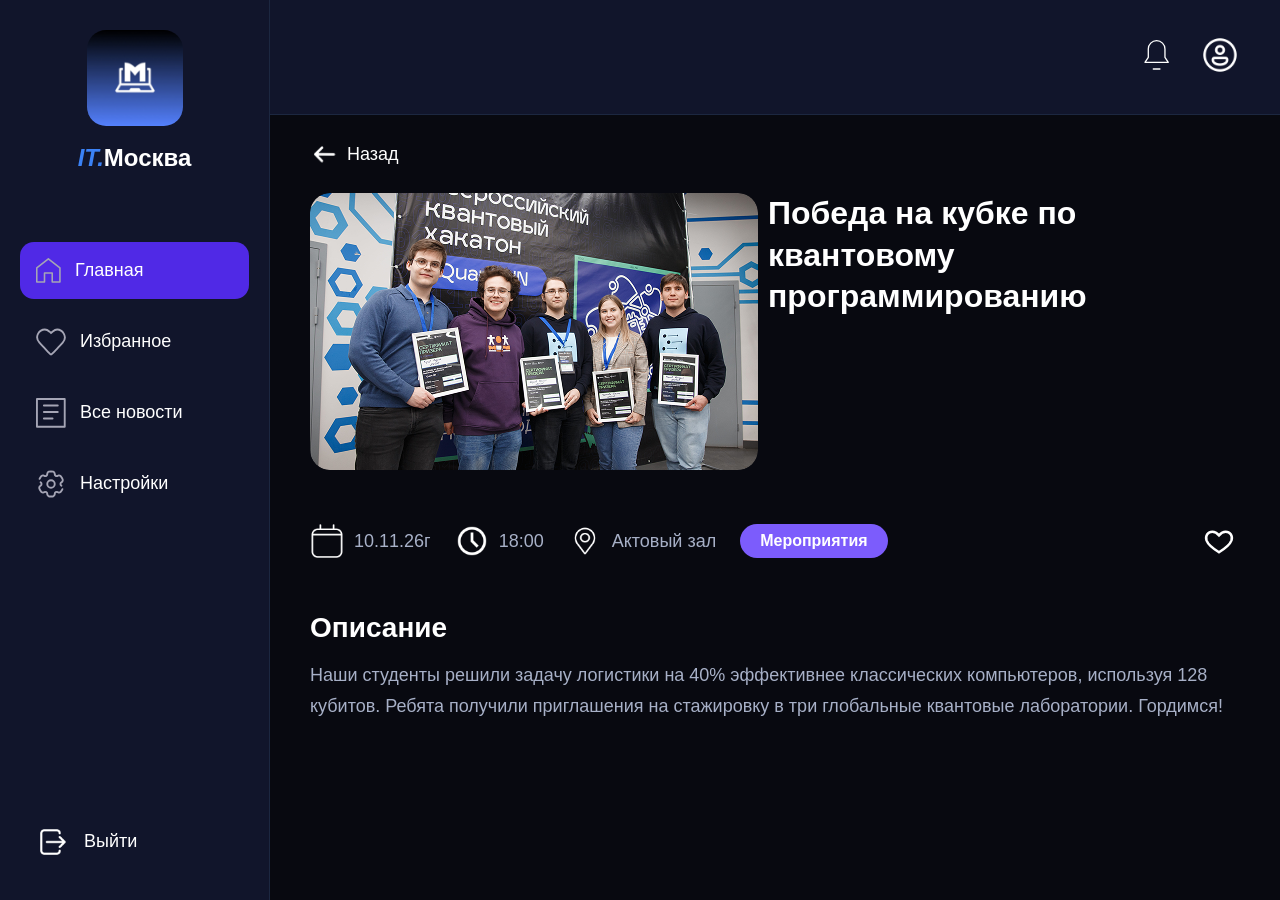
==== Front/article1.html @ 7325e884 "Сделали: главный экран,экран настроек,экран одной новости" ====
<!DOCTYPE html>
<html lang="ru">
  <head>
    <meta charset="UTF-8" />
    <meta name="viewport" content="width=device-width, initial-scale=1.0" />
    <title>Новостной портал "ИТ.Москва"</title>
    <link rel="stylesheet" href="article.css">
    <link rel="stylesheet" href="style.css">
  </head>
  <body>
    <aside class="sidebar">
      <img src="Фото/Лого.svg" alt="Логотип" />
      <h1 class="sidebar-h1"><span class="it">IT.</span>Москва</h1>
      <nav>
        <a class="nav-btn active" href="index.html" aria-current="page">
          <img src="Фото/Дом.svg" alt="иконка главная" width="25" height="25" />
          Главная
        </a>

        <a class="nav-btn" href="favorites.html">
          <img
            src="Фото/Избранное.svg"
            alt="иконка избранное"
            width="30"
            height="30"
          />
          Избранное
        </a>

        <a class="nav-btn" href="news.html">
          <img
            src="Фото/новости.svg"
            alt="иконка новости"
            width="30"
            height="30"
          />
          Все новости
        </a>

        <a class="nav-btn" href="settings.html">
          <img
            src="Фото/настройки.svg"
            alt="иконка настройки"
            width="30"
            height="30"
          />
          Настройки
        </a>
      </nav>

      <button class="exit" type="button">
        <img src="Фото/Выход.svg" alt="иконка выход" width="34" height="34" />
        Выйти
      </button>
    </aside>
    <header>
      <a href="notifications.html">
        <img src="Фото/Уведомления.svg" alt="иконка уведомления" class="bell" />
      </a>
      <a href="settings.html">
        <img src="Фото/Профиль.svg" alt="иконка профиль" class="profile" />
      </a>
    </header>
    <main class="article-page">
        <a href="index.html" class="back-link"><img src="Фото/Стрелка назад.svg">Назад</a>
        <section class="article-header">
            <img src="Фото/Одна новость_1.png" alt="Новость 1">
            <h1>Победа на кубке по квантовому программированию</h1>
        </section>

        <section class="article-meta">
            <span class="meta-item">
                <img src="Фото/Дата.svg">
                10.11.26г 
            </span>

            <span class="meta-item">
                <img src="Фото/Время.svg">
                18:00
            </span>

            <span class="meta-item">
                <img src="Фото/Место.svg">
                Актовый зал
            </span>

            <span class="tag">Мероприятия</span>
            <button class="heart" type="button" aria-label="Добавить в избранное" onclick="this.classList.toggle('active')">
                <svg viewBox="0 0 24 24">
                  <path
                    d="M12 21s-8.5-5.3-10-9.5C.8 7.8 3.2 4.5 6.7 4.5c2 0 3.8 1.2 5.3 3 1.5-1.8 3.3-3 5.3-3 3.5 0 5.9 3.3 4.7 7C20.5 15.7 12 21 12 21z"
                  />
                </svg>
            </button>
        </section>

        <section class="article-body">
            <h2>Описание</h2>
            <p>
                Наши студенты решили задачу логистики на 40% эффективнее классических компьютеров, используя 128 кубитов. Ребята получили приглашения на стажировку в три глобальные квантовые лаборатории. Гордимся!
            </p>
        </section>
    </main>
    <script src="script.js"></script>
  </body>
</html>
---- Front/article.css ----
.article-page {
    max-width: 100%;
}
  
.back-link {
    display: inline-flex;
    align-items: center;
    gap: 8px;
    color: white;
    text-decoration: none;
    font-size: 18px;
    margin-bottom: 24px;
}

.back-link:hover {
    color: #7c5cfc;
}

.article-header {
    display: grid;
    grid-template-columns: 1fr 2fr;
    gap: 10px;
    margin-bottom: 30px;
}
.article-header img {
    width: 448px;
    height: 277px;
    object-fit: cover;
    border-radius: 20px;
}

.article-header h1 {
    font-size: 32px;
    line-height: 1.3;
    justify-self: start;
    text-align: left;
}

.article-meta {
    display: flex;
    align-items: center;
    gap: 24px;
    flex-wrap: wrap;
    padding: 20px 0;  
    margin-bottom: 30px;
}

.meta-item {
    display: flex;
    align-items: center;
    gap: 10px;
    color: #a7b0c7;
    font-size: 18px;
}

.tag {
    padding: 8px 20px;
    border-radius: 20px;
    background: #7c5cfc;
    color: white;
    font-size: 16px;
    font-weight: 600;
}

.article-meta .heart {
    margin-left: auto;

}

.article-body {
    max-width: 100%;
}

.article-body h2 {
    font-size: 28px;
    margin-bottom: 16px;
}

.article-body p {
    color: #a7b0c7;
    font-size: 18px;
    line-height: 1.7;
}
body.light-theme .avatar-circle img {
  filter: brightness(0);
}

body.light-theme .avatar-circle {
  background: #E8E8E8;
  border-color: #000000;
}

body.light-theme .bell,
body.light-theme .profile {
  filter: brightness(0) !important;
}

body.light-theme .toggle-slider {
  background: #cccccc;
}
body.light-theme .toggle-slider::before {
  background: #ffffff;
  box-shadow: 0 1px 3px rgba(0, 0, 0, 0.3);
}

body.light-theme .toggle-switch input:checked + .toggle-slider {
  background: var(--btn);
}

body.light-theme .toggle-switch input:checked + .toggle-slider::before {
  background: #ffffff;
}

body.light-theme .form-group input[type="text"] {
  border-color: #cccccc;
}

body.light-theme .form-group input[type="text"]:focus {
  border-color: var(--btn);
}
body.light-theme .back-link{
    color:#000000;
}
body.light-theme .back-link img{
    filter: brightness(0);
}
body.light-theme .meta-item img {
    filter: brightness(0) invert(0.3);
}
body.light-theme .meta-item{
    color:#555555;
}
body.light-theme .article-header h1{
    color:#000000;
}
body.ligth-theme .article-body h2{
    color:#000000;
}
body.ligth-theme .article-body p{
    color:#444;
}
body.ligth-theme .article-meta .heart svg{
    stroke:#000000;
}
body.ligth-theme .article-meta .heart .active svg{
    fill:#000000;
}
---- Front/style.css ----
* {
  box-sizing: border-box;
  margin: 0;
  padding: 0;
}
:root{
  --bg:#080910;
  --text: #fff;
  --block:#11152B;
  --border:#1c2740;
  --border2:#1e2a45;
  --btn: #603BFF;
  --btn-hover:#5029e6;
  --subtext:#A5A5B5;
  --muted:#8a93ad;
  --active-bg:#242044;
  --hover-bg:#1a2338;
}
body.light-theme{
  --bg:#f1f1f1;
  --text:#000000;
  --block:#ffffff;
  --border:#e0e0e0;
  --border2:#d0d0d0;
  --active-bg:#e8e4ff;
  --hover-bg:#f5f5f5;
  --muted:#888;
  --subtext:#555;

}
body {
  background: var(--bg);
  color:var(--text);
  font-family: "Inter", sans-serif;
}

button {
  font-family: inherit;
  cursor: pointer;
}

.sidebar {
  position: fixed;
  top: 0;
  left: 0;
  bottom: 0;
  width: 270px;
  display: flex;
  flex-direction: column;
  align-items: center;
  padding: 30px 20px;
  background: var(--block);
  border-right: 1px solid var(--border);
}

.sidebar > img {
  width: 96px;
  height: 96px;
}

.sidebar-h1 {
  margin: 18px 0 70px;
  font-size: 24px;
}

.it {
  color: #3b82f6;
  font-style: italic;
}

.sidebar nav {
  width: 100%;
  display: flex;
  flex-direction: column;
  gap: 14px;
}

.nav-btn,
.exit {
  width: 100%;
  height: 57px;
  display: flex;
  align-items: center;
  gap: 14px;
  padding: 13px 16px;
  border: none;
  border-radius: 14px;
  background: transparent;
  color: var(--text);
  font-size: 18px;
  text-align: left;
  text-decoration: none;
}

.nav-btn.active {
  background: var(--btn-hover);
}

.nav-btn:hover,
.exit:hover {
  background: var(--active-bg);
}

.exit {
  margin-top: auto;
}

header {
  left: 270px;
  right: 0;
  height: 115px;
  display: flex;
  align-items: center;
  justify-content: flex-end;
  gap: 28px;
  padding: 0 40px;
  background: var(--block);
  border-bottom: 1px solid var(--border);
}

.bell {
  width: 30px;
  height: 30px;
  cursor: pointer;
}

.profile {
  width: 40px;
  height: 40px;
  cursor: pointer;
}

main {
  margin-left: 270px;
  padding: 25px 40px 40px;
}

.slider {
  position: relative;
  background: var(--block);
  border: 1px solid var(--border2);
  border-radius: 24px;
  overflow: hidden;
}

.slide {
  display: none;
  grid-template-columns: 1.15fr 0.85fr;
  grid-template-rows: auto auto 1fr;
  gap: 16px 30px;
  padding: 24px;
  min-height: 378px;
}

.slide.active {
  display: grid;
}

.slide img {
  grid-column: 1;
  grid-row: 1 / 4;
  width: 100%;
  height: 330px;
  object-fit: cover;
  border-radius: 18px;
}

.slide h2 {
  grid-column: 2;
  font-size: 26px;
  line-height: 1.3;
}

.slide p {
  grid-column: 2;
  color: var(--subtext);
  font-size: 16px;
  line-height: 1.6;
}

.slide button {
  grid-column: 2;
  justify-self: end;
  align-self: end;
  padding: 15px 28px;
  border: none;
  border-radius: 14px;
  background: var(--btn);
  color: #ffffff;
  font-size: 18px;
}

.slide button:hover {
  background: var(--btn-hover);
}

.arrow-back,
.arrow-next {
  position: absolute;
  top: 50%;
  margin-top: -22px;
  width: 44px;
  height: 44px;
  border: 1px solid #2a3757;
  border-radius: 50%;
  background: rgba(13, 18, 32, 0.8);
  color: #ffffff;
  font-size: 18px;
}

.arrow-back { 
  left: 14px; 
}

.arrow-next {
  right: 14px; 
}

.arrow-back:hover,
.arrow-next:hover {
  background: var(--btn);
}

.dots {
  display: flex;
  justify-content: center;
  gap: 10px;
  margin: 16px 0 34px;
}

.dot {
  width: 10px;
  height: 10px;
  padding: 0;
  border: 1px solid var(--muted);
  border-radius: 50%;
  background: transparent;
}

.dot.active {
  background: var(--text);
  border-color: var(--text);
}

.news {
  display: grid;
  grid-template-columns: 1fr 1fr;
  gap: 24px;
}

.news h2 {
  grid-column: 1;
  font-size: 30px;
}

.news > a {
  grid-column: 2;
  justify-self: end;
  align-self: center;
  display: flex;
  align-items: center;
  gap: 10px;
  color: var(--text);
  font-size: 18px;
  text-decoration: none;
}

.news > a:hover {
  color: var(--btn);
}

.news > a img {
  width: 24px;
  height: 24px;
}

.card {
  display: grid;
  grid-template-columns: auto auto 1fr;
  grid-template-rows: auto auto 1fr auto;
  grid-template-areas:
    "photo photo photo"
    "title title title"
    "space space space"
    "date  time  heart";
  gap: 12px 16px;
  min-height: 360px;
  padding: 16px;
  background: var(--block);
  border: 1px solid var(--border2);
  border-radius: 20px;
}

.card > img {
  grid-area: photo;
  width: 100%;
  height: 200px;
  object-fit: cover;
  border-radius: 14px;
}

.card h3 {
  grid-area: title;
  font-size: 18px;
  line-height: 1.4;
}

.card time {
  align-self: center;
  color: var(--subtext);
  font-size: 18px;
}

.card time:first-of-type {
     grid-area: date; 
}

.card time:last-of-type {
     grid-area: time; 
}

.heart {
  grid-area: heart;
  justify-self: end;
  width: 42px;
  height: 42px;
  display: grid;
  place-items: center;
  border: none;
  background: transparent;
}

.heart svg {
  width: 30px;
  height: 30px;
  fill: none;
  stroke: var(--text);
  stroke-width: 2;
}


.heart.active svg {
  fill:var(--text);
}


.logout-modal {
  width: 400px;
  max-width: 90%;
  margin: auto;
  padding: 30px;
  border: 1px solid var(--border2);
  border-radius: 20px;
  background:var(--block);
  color: var(--text);
  grid-template-columns: 1fr 1fr;
  gap: 16px;
}

.logout-modal[open] {
  display: grid;
}

.logout-modal::backdrop {
  background: rgba(0, 0, 0, 0.6);
}

.logout-modal p {
  grid-column: 1 / -1;
  margin: 0 0 8px;
  text-align: center;
  font-size: 20px;
}

.logout-modal button {
  padding: 13px 0;
  border: none;
  border-radius: 12px;
  color: #ffffff;
  font-size: 16px;
  font-weight: 600;
}

.logout-confirm {
  background: #3b82f6;
}

.logout-confirm:hover {
  background: #2f6fe0;
}

.logout-cancel {
  background: #ef4444;
}

.logout-cancel:hover {
  background: #d63b3b;
}
body.light-theme .nav-btn img,
body.light-theme .exit img {
  filter: brightness(0) !important;
}

body.light-theme .nav-btn.active img {
  filter: brightness(0) !important;
}

body.light-theme .bell,
body.light-theme .profile {
  filter: brightness(0) !important;
}
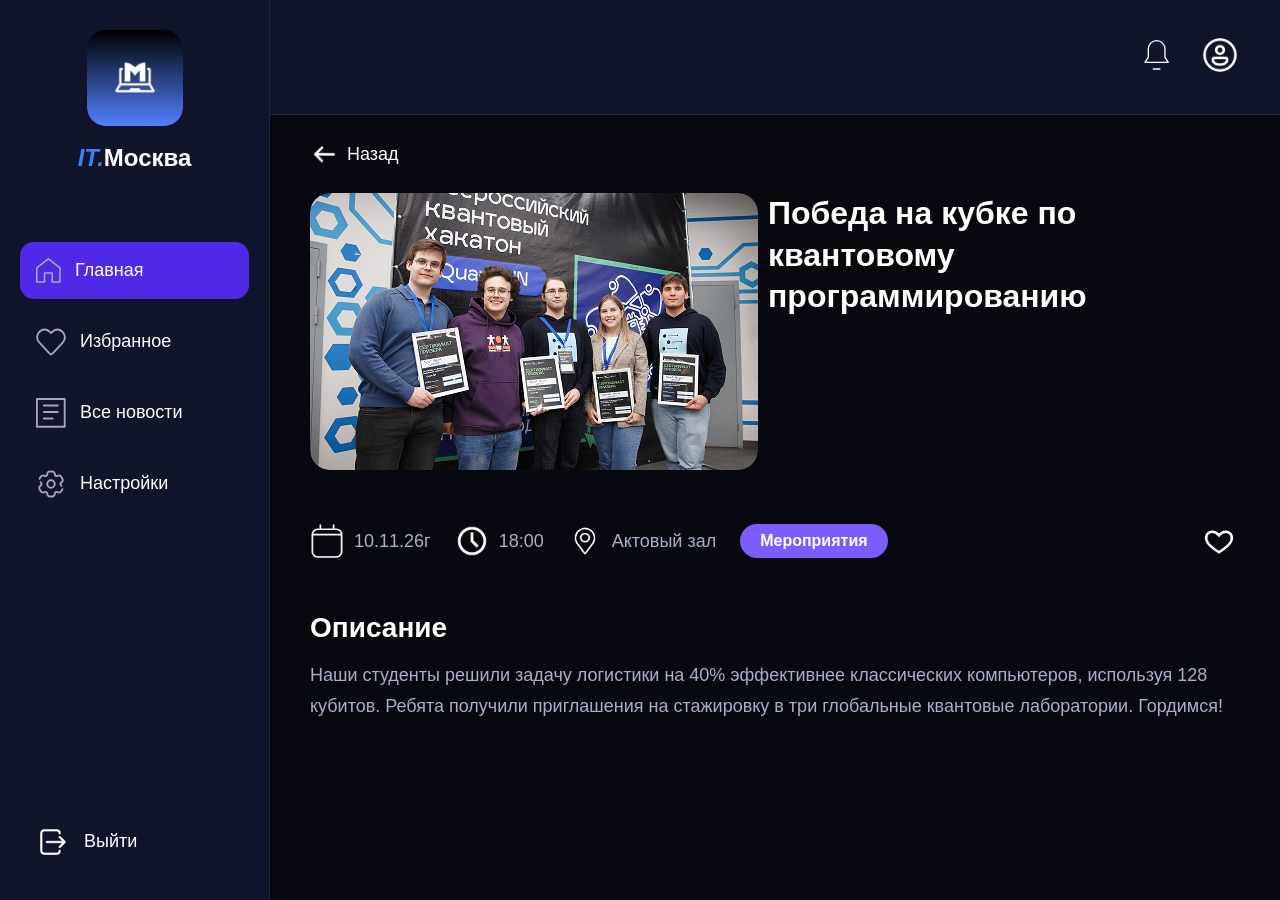
==== commit 7020c066: "directory" ====
--- a/Front/article1.html
+++ b/Front/article1.html
@@ -4,8 +4,8 @@
     <meta charset="UTF-8" />
     <meta name="viewport" content="width=device-width, initial-scale=1.0" />
     <title>Новостной портал "ИТ.Москва"</title>
-    <link rel="stylesheet" href="article.css">
-    <link rel="stylesheet" href="style.css">
+    <link rel="stylesheet" href="style/article.css">
+    <link rel="stylesheet" href="style/style.css">
   </head>
   <body>
     <aside class="sidebar">
@@ -101,6 +101,6 @@
             </p>
         </section>
     </main>
-    <script src="script.js"></script>
+    <script src="script/main.js"></script>
   </body>
 </html>
--- a/Front/style/article.css
+++ b/Front/style/article.css
@@ -0,0 +1,147 @@
+.article-page {
+    max-width: 100%;
+}
+  
+.back-link {
+    display: inline-flex;
+    align-items: center;
+    gap: 8px;
+    color: white;
+    text-decoration: none;
+    font-size: 18px;
+    margin-bottom: 24px;
+}
+
+.back-link:hover {
+    color: #7c5cfc;
+}
+
+.article-header {
+    display: grid;
+    grid-template-columns: 1fr 2fr;
+    gap: 10px;
+    margin-bottom: 30px;
+}
+.article-header img {
+    width: 448px;
+    height: 277px;
+    object-fit: cover;
+    border-radius: 20px;
+}
+
+.article-header h1 {
+    font-size: 32px;
+    line-height: 1.3;
+    justify-self: start;
+    text-align: left;
+}
+
+.article-meta {
+    display: flex;
+    align-items: center;
+    gap: 24px;
+    flex-wrap: wrap;
+    padding: 20px 0;  
+    margin-bottom: 30px;
+}
+
+.meta-item {
+    display: flex;
+    align-items: center;
+    gap: 10px;
+    color: #a7b0c7;
+    font-size: 18px;
+}
+
+.tag {
+    padding: 8px 20px;
+    border-radius: 20px;
+    background: #7c5cfc;
+    color: white;
+    font-size: 16px;
+    font-weight: 600;
+}
+
+.article-meta .heart {
+    margin-left: auto;
+
+}
+
+.article-body {
+    max-width: 100%;
+}
+
+.article-body h2 {
+    font-size: 28px;
+    margin-bottom: 16px;
+}
+
+.article-body p {
+    color: #a7b0c7;
+    font-size: 18px;
+    line-height: 1.7;
+}
+body.light-theme .avatar-circle img {
+  filter: brightness(0);
+}
+
+body.light-theme .avatar-circle {
+  background: #E8E8E8;
+  border-color: #000000;
+}
+
+body.light-theme .bell,
+body.light-theme .profile {
+  filter: brightness(0) !important;
+}
+
+body.light-theme .toggle-slider {
+  background: #cccccc;
+}
+body.light-theme .toggle-slider::before {
+  background: #ffffff;
+  box-shadow: 0 1px 3px rgba(0, 0, 0, 0.3);
+}
+
+body.light-theme .toggle-switch input:checked + .toggle-slider {
+  background: var(--btn);
+}
+
+body.light-theme .toggle-switch input:checked + .toggle-slider::before {
+  background: #ffffff;
+}
+
+body.light-theme .form-group input[type="text"] {
+  border-color: #cccccc;
+}
+
+body.light-theme .form-group input[type="text"]:focus {
+  border-color: var(--btn);
+}
+body.light-theme .back-link{
+    color:#000000;
+}
+body.light-theme .back-link img{
+    filter: brightness(0);
+}
+body.light-theme .meta-item img {
+    filter: brightness(0) invert(0.3);
+}
+body.light-theme .meta-item{
+    color:#555555;
+}
+body.light-theme .article-header h1{
+    color:#000000;
+}
+body.ligth-theme .article-body h2{
+    color:#000000;
+}
+body.ligth-theme .article-body p{
+    color:#444;
+}
+body.ligth-theme .article-meta .heart svg{
+    stroke:#000000;
+}
+body.ligth-theme .article-meta .heart .active svg{
+    fill:#000000;
+}
--- a/Front/style/style.css
+++ b/Front/style/style.css
@@ -0,0 +1,411 @@
+* {
+  box-sizing: border-box;
+  margin: 0;
+  padding: 0;
+}
+:root{
+  --bg:#080910;
+  --text: #fff;
+  --block:#11152B;
+  --border:#1c2740;
+  --border2:#1e2a45;
+  --btn: #603BFF;
+  --btn-hover:#5029e6;
+  --subtext:#A5A5B5;
+  --muted:#8a93ad;
+  --active-bg:#242044;
+  --hover-bg:#1a2338;
+}
+body.light-theme{
+  --bg:#f1f1f1;
+  --text:#000000;
+  --block:#ffffff;
+  --border:#e0e0e0;
+  --border2:#d0d0d0;
+  --active-bg:#e8e4ff;
+  --hover-bg:#f5f5f5;
+  --muted:#888;
+  --subtext:#555;
+
+}
+body {
+  background: var(--bg);
+  color:var(--text);
+  font-family: "Inter", sans-serif;
+}
+
+button {
+  font-family: inherit;
+  cursor: pointer;
+}
+
+.sidebar {
+  position: fixed;
+  top: 0;
+  left: 0;
+  bottom: 0;
+  width: 270px;
+  display: flex;
+  flex-direction: column;
+  align-items: center;
+  padding: 30px 20px;
+  background: var(--block);
+  border-right: 1px solid var(--border);
+}
+
+.sidebar > img {
+  width: 96px;
+  height: 96px;
+}
+
+.sidebar-h1 {
+  margin: 18px 0 70px;
+  font-size: 24px;
+}
+
+.it {
+  color: #3b82f6;
+  font-style: italic;
+}
+
+.sidebar nav {
+  width: 100%;
+  display: flex;
+  flex-direction: column;
+  gap: 14px;
+}
+
+.nav-btn,
+.exit {
+  width: 100%;
+  height: 57px;
+  display: flex;
+  align-items: center;
+  gap: 14px;
+  padding: 13px 16px;
+  border: none;
+  border-radius: 14px;
+  background: transparent;
+  color: var(--text);
+  font-size: 18px;
+  text-align: left;
+  text-decoration: none;
+}
+
+.nav-btn.active {
+  background: var(--btn-hover);
+}
+
+.nav-btn:hover,
+.exit:hover {
+  background: var(--active-bg);
+}
+
+.exit {
+  margin-top: auto;
+}
+
+header {
+  left: 270px;
+  right: 0;
+  height: 115px;
+  display: flex;
+  align-items: center;
+  justify-content: flex-end;
+  gap: 28px;
+  padding: 0 40px;
+  background: var(--block);
+  border-bottom: 1px solid var(--border);
+}
+
+.bell {
+  width: 30px;
+  height: 30px;
+  cursor: pointer;
+}
+
+.profile {
+  width: 40px;
+  height: 40px;
+  cursor: pointer;
+}
+
+main {
+  margin-left: 270px;
+  padding: 25px 40px 40px;
+}
+
+.slider {
+  position: relative;
+  background: var(--block);
+  border: 1px solid var(--border2);
+  border-radius: 24px;
+  overflow: hidden;
+}
+
+.slide {
+  display: none;
+  grid-template-columns: 1.15fr 0.85fr;
+  grid-template-rows: auto auto 1fr;
+  gap: 16px 30px;
+  padding: 24px;
+  min-height: 378px;
+}
+
+.slide.active {
+  display: grid;
+}
+
+.slide img {
+  grid-column: 1;
+  grid-row: 1 / 4;
+  width: 100%;
+  height: 330px;
+  object-fit: cover;
+  border-radius: 18px;
+}
+
+.slide h2 {
+  grid-column: 2;
+  font-size: 26px;
+  line-height: 1.3;
+}
+
+.slide p {
+  grid-column: 2;
+  color: var(--subtext);
+  font-size: 16px;
+  line-height: 1.6;
+}
+
+.slide button {
+  grid-column: 2;
+  justify-self: end;
+  align-self: end;
+  padding: 15px 28px;
+  border: none;
+  border-radius: 14px;
+  background: var(--btn);
+  color: #ffffff;
+  font-size: 18px;
+}
+
+.slide button:hover {
+  background: var(--btn-hover);
+}
+
+.arrow-back,
+.arrow-next {
+  position: absolute;
+  top: 50%;
+  margin-top: -22px;
+  width: 44px;
+  height: 44px;
+  border: 1px solid #2a3757;
+  border-radius: 50%;
+  background: rgba(13, 18, 32, 0.8);
+  color: #ffffff;
+  font-size: 18px;
+}
+
+.arrow-back { 
+  left: 14px; 
+}
+
+.arrow-next {
+  right: 14px; 
+}
+
+.arrow-back:hover,
+.arrow-next:hover {
+  background: var(--btn);
+}
+
+.dots {
+  display: flex;
+  justify-content: center;
+  gap: 10px;
+  margin: 16px 0 34px;
+}
+
+.dot {
+  width: 10px;
+  height: 10px;
+  padding: 0;
+  border: 1px solid var(--muted);
+  border-radius: 50%;
+  background: transparent;
+}
+
+.dot.active {
+  background: var(--text);
+  border-color: var(--text);
+}
+
+.news {
+  display: grid;
+  grid-template-columns: 1fr 1fr;
+  gap: 24px;
+}
+
+.news h2 {
+  grid-column: 1;
+  font-size: 30px;
+}
+
+.news > a {
+  grid-column: 2;
+  justify-self: end;
+  align-self: center;
+  display: flex;
+  align-items: center;
+  gap: 10px;
+  color: var(--text);
+  font-size: 18px;
+  text-decoration: none;
+}
+
+.news > a:hover {
+  color: var(--btn);
+}
+
+.news > a img {
+  width: 24px;
+  height: 24px;
+}
+
+.card {
+  display: grid;
+  grid-template-columns: auto auto 1fr;
+  grid-template-rows: auto auto 1fr auto;
+  grid-template-areas:
+    "photo photo photo"
+    "title title title"
+    "space space space"
+    "date  time  heart";
+  gap: 12px 16px;
+  min-height: 360px;
+  padding: 16px;
+  background: var(--block);
+  border: 1px solid var(--border2);
+  border-radius: 20px;
+}
+
+.card > img {
+  grid-area: photo;
+  width: 100%;
+  height: 200px;
+  object-fit: cover;
+  border-radius: 14px;
+}
+
+.card h3 {
+  grid-area: title;
+  font-size: 18px;
+  line-height: 1.4;
+}
+
+.card time {
+  align-self: center;
+  color: var(--subtext);
+  font-size: 18px;
+}
+
+.card time:first-of-type {
+     grid-area: date; 
+}
+
+.card time:last-of-type {
+     grid-area: time; 
+}
+
+.heart {
+  grid-area: heart;
+  justify-self: end;
+  width: 42px;
+  height: 42px;
+  display: grid;
+  place-items: center;
+  border: none;
+  background: transparent;
+}
+
+.heart svg {
+  width: 30px;
+  height: 30px;
+  fill: none;
+  stroke: var(--text);
+  stroke-width: 2;
+}
+
+
+.heart.active svg {
+  fill:var(--text);
+}
+
+
+.logout-modal {
+  width: 400px;
+  max-width: 90%;
+  margin: auto;
+  padding: 30px;
+  border: 1px solid var(--border2);
+  border-radius: 20px;
+  background:var(--block);
+  color: var(--text);
+  grid-template-columns: 1fr 1fr;
+  gap: 16px;
+}
+
+.logout-modal[open] {
+  display: grid;
+}
+
+.logout-modal::backdrop {
+  background: rgba(0, 0, 0, 0.6);
+}
+
+.logout-modal p {
+  grid-column: 1 / -1;
+  margin: 0 0 8px;
+  text-align: center;
+  font-size: 20px;
+}
+
+.logout-modal button {
+  padding: 13px 0;
+  border: none;
+  border-radius: 12px;
+  color: #ffffff;
+  font-size: 16px;
+  font-weight: 600;
+}
+
+.logout-confirm {
+  background: #3b82f6;
+}
+
+.logout-confirm:hover {
+  background: #2f6fe0;
+}
+
+.logout-cancel {
+  background: #ef4444;
+}
+
+.logout-cancel:hover {
+  background: #d63b3b;
+}
+body.light-theme .nav-btn img,
+body.light-theme .exit img {
+  filter: brightness(0) !important;
+}
+
+body.light-theme .nav-btn.active img {
+  filter: brightness(0) !important;
+}
+
+body.light-theme .bell,
+body.light-theme .profile {
+  filter: brightness(0) !important;
+}
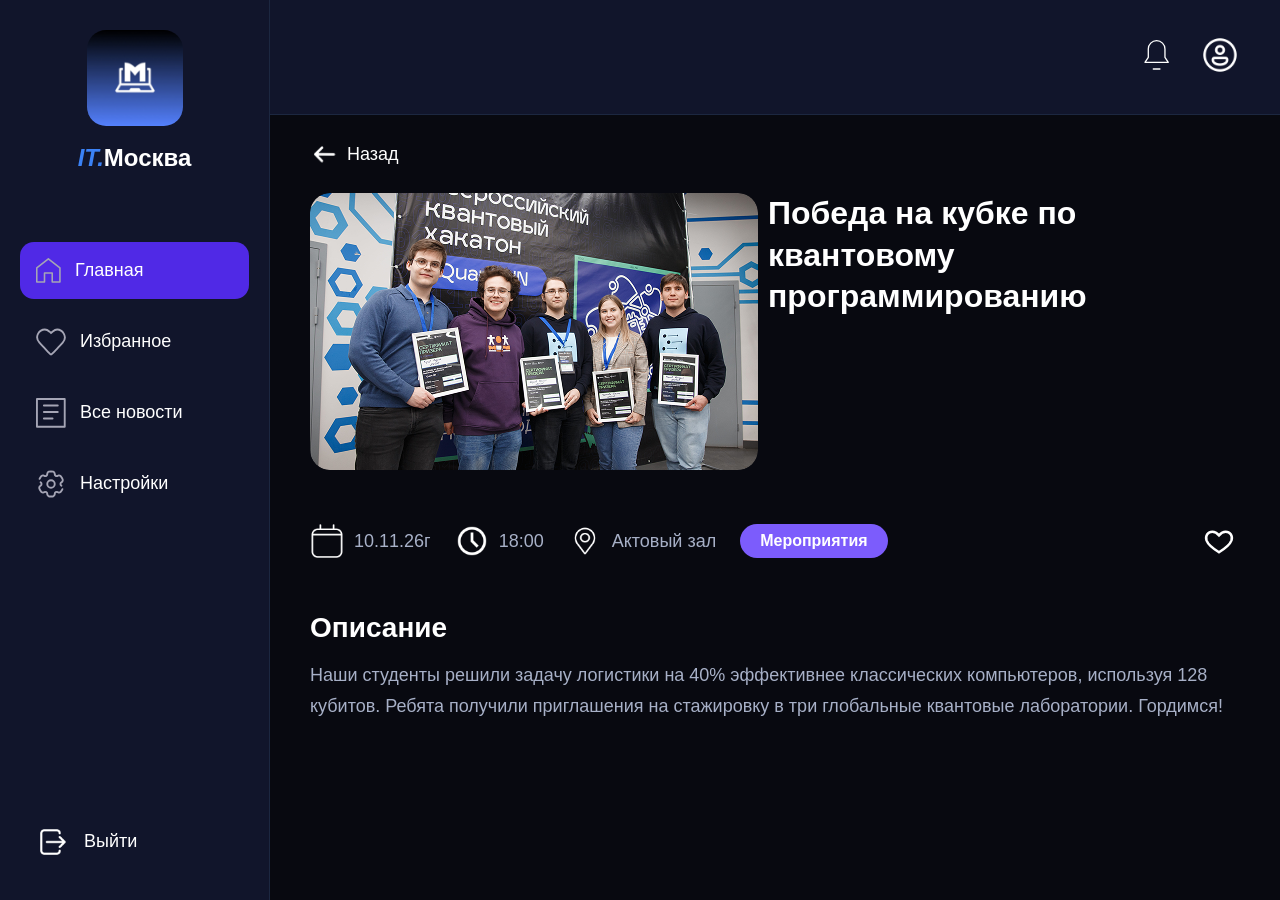
==== commit 3fe629a9: "избранное+все новости(посчи готово)" ====
--- a/Front/article1.html
+++ b/Front/article1.html
@@ -62,7 +62,8 @@
       </a>
     </header>
     <main class="article-page">
-        <a href="index.html" class="back-link"><img src="Фото/Стрелка назад.svg">Назад</a>
+      <a href="index.html" class="back-link" onclick="history.back(); return false;">
+        <img src="Фото/Стрелка назад.svg" alt="">Назад</a>
         <section class="article-header">
             <img src="Фото/Одна новость_1.png" alt="Новость 1">
             <h1>Победа на кубке по квантовому программированию</h1>
@@ -85,7 +86,7 @@
             </span>
 
             <span class="tag">Мероприятия</span>
-            <button class="heart" type="button" aria-label="Добавить в избранное" onclick="this.classList.toggle('active')">
+            <button class="heart" type="button" aria-label="Добавить в избранное" >
                 <svg viewBox="0 0 24 24">
                   <path
                     d="M12 21s-8.5-5.3-10-9.5C.8 7.8 3.2 4.5 6.7 4.5c2 0 3.8 1.2 5.3 3 1.5-1.8 3.3-3 5.3-3 3.5 0 5.9 3.3 4.7 7C20.5 15.7 12 21 12 21z"
@@ -102,5 +103,6 @@
         </section>
     </main>
     <script src="script/main.js"></script>
+    <script src="script/favorites.js"></script>
   </body>
 </html>
--- a/Front/style/style.css
+++ b/Front/style/style.css
@@ -396,6 +396,13 @@
 .logout-cancel:hover {
   background: #d63b3b;
 }
+.error-message {
+  color: #ef4444;
+  font-size: 14px;
+  margin-top: 5px;
+  display: block;
+  min-height: 20px;
+}
 body.light-theme .nav-btn img,
 body.light-theme .exit img {
   filter: brightness(0) !important;
@@ -408,4 +415,4 @@
 body.light-theme .bell,
 body.light-theme .profile {
   filter: brightness(0) !important;
-}+}
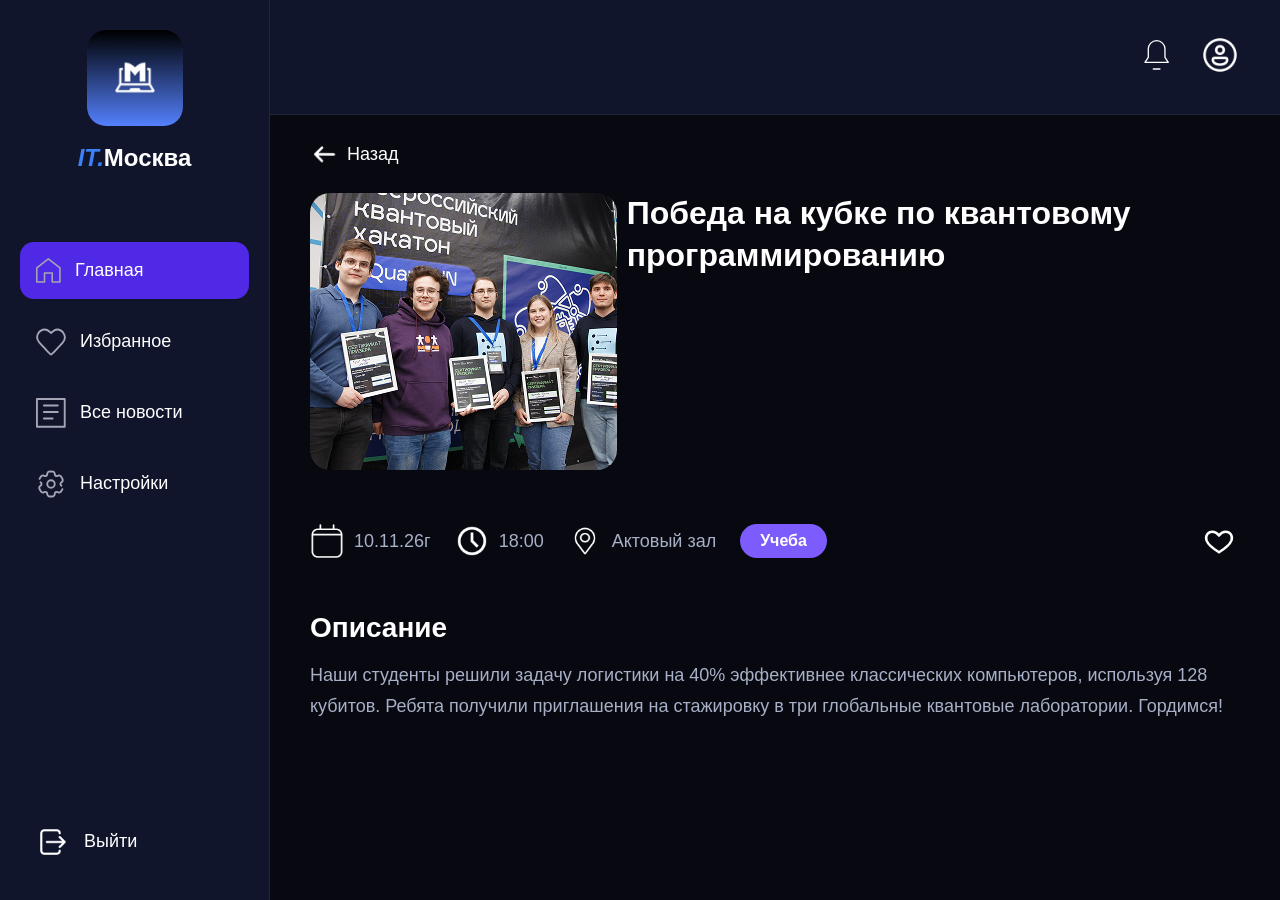
==== commit 3abaae4b: "добовление карточек во все новости,верстка адаптива,верстка экран уведомления" ====
--- a/Front/article1.html
+++ b/Front/article1.html
@@ -1,11 +1,12 @@
-<!DOCTYPE html>
+<!doctype html>
 <html lang="ru">
   <head>
     <meta charset="UTF-8" />
     <meta name="viewport" content="width=device-width, initial-scale=1.0" />
     <title>Новостной портал "ИТ.Москва"</title>
-    <link rel="stylesheet" href="style/article.css">
-    <link rel="stylesheet" href="style/style.css">
+    <link rel="stylesheet" href="style/article.css" />
+    <link rel="stylesheet" href="style/style.css" />
+    <link rel="stylesheet" href="style/responsive.css" />
   </head>
   <body>
     <aside class="sidebar">
@@ -54,55 +55,95 @@
       </button>
     </aside>
     <header>
-      <a href="notifications.html">
-        <img src="Фото/Уведомления.svg" alt="иконка уведомления" class="bell" />
-      </a>
-      <a href="settings.html">
-        <img src="Фото/Профиль.svg" alt="иконка профиль" class="profile" />
-      </a>
+      <div class="mobile-brand">
+        <img src="Фото/Лого.svg" alt="Логотип" />
+        <span><span class="it">IT.</span>Москва</span>
+      </div>
+
+      <div class="mobile-header-actions">
+        <a href="notifications.html">
+          <img src="Фото/Уведомления.svg" alt="Уведомления" class="bell" />
+        </a>
+
+        <a href="settings.html">
+          <img src="Фото/Профиль.svg" alt="Профиль" class="profile" />
+        </a>
+
+        <button
+          class="mobile-menu-toggle"
+          type="button"
+          aria-label="Открыть меню"
+          aria-expanded="false"
+        >
+          <svg
+            viewBox="0 0 24 24"
+            fill="none"
+            stroke="currentColor"
+            stroke-width="2"
+            stroke-linecap="round"
+          >
+            <path d="M3 6h18"></path>
+            <path d="M3 12h18"></path>
+            <path d="M3 18h18"></path>
+          </svg>
+        </button>
+      </div>
     </header>
+
+    <div class="mobile-menu-overlay"></div>
     <main class="article-page">
-      <a href="index.html" class="back-link" onclick="history.back(); return false;">
-        <img src="Фото/Стрелка назад.svg" alt="">Назад</a>
-        <section class="article-header">
-            <img src="Фото/Одна новость_1.png" alt="Новость 1">
-            <h1>Победа на кубке по квантовому программированию</h1>
-        </section>
+      <a
+        href="index.html"
+        class="back-link"
+        onclick="
+          history.back();
+          return false;
+        "
+      >
+        <img src="Фото/Стрелка назад.svg" alt="" />Назад</a
+      >
+      <section class="article-header">
+        <img src="Фото/Одна новость_1.png" alt="Новость 1" />
+        <h1>Победа на кубке по квантовому программированию</h1>
+      </section>
 
-        <section class="article-meta">
-            <span class="meta-item">
-                <img src="Фото/Дата.svg">
-                10.11.26г 
-            </span>
+      <section class="article-meta">
+        <span class="meta-item">
+          <img src="Фото/Дата.svg" />
+          10.11.26г
+        </span>
 
-            <span class="meta-item">
-                <img src="Фото/Время.svg">
-                18:00
-            </span>
+        <span class="meta-item">
+          <img src="Фото/Время.svg" />
+          18:00
+        </span>
 
-            <span class="meta-item">
-                <img src="Фото/Место.svg">
-                Актовый зал
-            </span>
+        <span class="meta-item">
+          <img src="Фото/Место.svg" />
+          Актовый зал
+        </span>
 
-            <span class="tag">Мероприятия</span>
-            <button class="heart" type="button" aria-label="Добавить в избранное" >
-                <svg viewBox="0 0 24 24">
-                  <path
-                    d="M12 21s-8.5-5.3-10-9.5C.8 7.8 3.2 4.5 6.7 4.5c2 0 3.8 1.2 5.3 3 1.5-1.8 3.3-3 5.3-3 3.5 0 5.9 3.3 4.7 7C20.5 15.7 12 21 12 21z"
-                  />
-                </svg>
-            </button>
-        </section>
+        <span class="tag">Учеба</span>
+        <button class="heart" type="button" aria-label="Добавить в избранное">
+          <svg viewBox="0 0 24 24">
+            <path
+              d="M12 21s-8.5-5.3-10-9.5C.8 7.8 3.2 4.5 6.7 4.5c2 0 3.8 1.2 5.3 3 1.5-1.8 3.3-3 5.3-3 3.5 0 5.9 3.3 4.7 7C20.5 15.7 12 21 12 21z"
+            />
+          </svg>
+        </button>
+      </section>
 
-        <section class="article-body">
-            <h2>Описание</h2>
-            <p>
-                Наши студенты решили задачу логистики на 40% эффективнее классических компьютеров, используя 128 кубитов. Ребята получили приглашения на стажировку в три глобальные квантовые лаборатории. Гордимся!
-            </p>
-        </section>
+      <section class="article-body">
+        <h2>Описание</h2>
+        <p>
+          Наши студенты решили задачу логистики на 40% эффективнее классических
+          компьютеров, используя 128 кубитов. Ребята получили приглашения на
+          стажировку в три глобальные квантовые лаборатории. Гордимся!
+        </p>
+      </section>
     </main>
     <script src="script/main.js"></script>
     <script src="script/favorites.js"></script>
+    <script src="script/responsive.js"></script>
   </body>
 </html>
--- a/Front/style/responsive.css
+++ b/Front/style/responsive.css
@@ -0,0 +1,724 @@
+.mobile-brand,
+.mobile-menu-toggle,
+.mobile-menu-overlay {
+  display: none;
+}
+
+.mobile-header-actions {
+  display: flex;
+  align-items: center;
+  gap: 28px;
+}
+
+img,
+video {
+  max-width: 100%;
+}
+
+@media (max-width: 1024px) {
+  .sidebar {
+    width: 230px;
+    padding-left: 16px;
+    padding-right: 16px;
+  }
+  header {
+    left: 230px;
+  }
+  main {
+    margin-left: 230px;
+    padding-left: 28px;
+    padding-right: 28px;
+  }
+  .selection-actions {
+    padding-left: 28px;
+    padding-right: 28px;
+  }
+  body.news-page header {
+    margin-left: 230px;
+  }
+  body.news-page main {
+    margin-left: 230px;
+  }
+  .slide {
+    gap: 14px 20px;
+  }
+  .article-header {
+    grid-template-columns: minmax(0, 1fr) minmax(0, 1.4fr);
+  }
+  .article-header img {
+    width: 100%;
+    height: auto;
+    aspect-ratio: 16 / 10;
+  }
+}
+
+@media (max-width: 767px) {
+  html,
+  body {
+    min-width: 320px;
+  }
+  body {
+    overflow-x: hidden;
+  }
+
+  .sidebar {
+    position: fixed;
+    z-index: 1002;
+    top: 0;
+    left: 0;
+    bottom: 0;
+    width: min(290px, 82vw);
+    height: 100dvh;
+    padding: 28px 18px 22px;
+    align-items: flex-start;
+    transform: translateX(-105%);
+    transition: transform 0.25s ease;
+    box-shadow: 12px 0 35px rgba(0, 0, 0, 0.28);
+  }
+  body.menu-open .sidebar {
+    transform: translateX(0);
+  }
+  .sidebar > img {
+    width: 64px;
+    height: 64px;
+    align-self: flex-start;
+  }
+  .sidebar-h1 {
+    margin: 10px 0 30px;
+    font-size: 21px;
+  }
+  .sidebar nav {
+    gap: 8px;
+  }
+  .nav-btn,
+  .exit {
+    height: 50px;
+    font-size: 16px;
+    border-radius: 12px;
+  }
+  .mobile-menu-overlay {
+    display: block;
+    position: fixed;
+    z-index: 1001;
+    inset: 0;
+    background: rgba(0, 0, 0, 0.58);
+    opacity: 0;
+    visibility: hidden;
+    transition: 0.2s ease;
+  }
+  body.menu-open .mobile-menu-overlay {
+    opacity: 1;
+    visibility: visible;
+  }
+
+  header,
+  body.news-page header {
+    position: relative;
+    left: auto;
+    right: auto;
+    top: auto;
+    width: 100%;
+    height: auto;
+    min-height: 104px;
+    margin: 0;
+    padding: 12px 18px 14px;
+    display: grid;
+    grid-template-columns: minmax(0, 1fr) auto;
+    grid-template-areas:
+      "brand actions"
+      "search search";
+    align-items: center;
+    gap: 12px;
+    background: var(--bg);
+    border: 0;
+  }
+  .mobile-brand {
+    grid-area: brand;
+    display: flex;
+    align-items: center;
+    gap: 10px;
+    min-width: 0;
+  }
+  .mobile-brand img {
+    width: 42px;
+    height: 42px;
+    object-fit: contain;
+  }
+  .mobile-brand span {
+    color: var(--text);
+    font-size: 19px;
+    font-weight: 600;
+  }
+  .mobile-brand .it {
+    color: #3b82f6;
+    font-style: italic;
+  }
+  .mobile-header-actions,
+  .header-right {
+    grid-area: actions;
+    display: flex;
+    align-items: center;
+    justify-content: flex-end;
+    gap: 16px;
+  }
+  .mobile-menu-toggle {
+    display: grid;
+    place-items: center;
+    width: 34px;
+    height: 34px;
+    padding: 0;
+    border: 0;
+    background: transparent;
+    color: var(--text);
+    cursor: pointer;
+  }
+  .mobile-menu-toggle svg {
+    width: 25px;
+    height: 25px;
+  }
+  .bell {
+    width: 24px;
+    height: 24px;
+  }
+  .profile {
+    display: block;
+    width: 28px;
+    height: 28px;
+  }
+
+  body.news-page header {
+    grid-template-areas: "brand actions" "search search";
+  }
+  body.news-page .header-left {
+    grid-area: search;
+    width: 100%;
+    min-width: 0;
+  }
+  body.news-page .header-right {
+    grid-area: actions;
+  }
+  .search-container {
+    max-width: none;
+    width: 100%;
+  }
+  .search {
+    height: 44px;
+    border-radius: 22px;
+    font-size: 13px;
+  }
+  .search-container input {
+    padding-left: 44px;
+  }
+  .search-icon {
+    left: 14px;
+    width: 18px;
+    height: 18px;
+  }
+
+  main,
+  body.news-page main {
+    margin: 0;
+    padding: 18px 16px 30px;
+    width: 100%;
+  }
+  .slider {
+    border-radius: 18px;
+  }
+  .slide,
+  .slide.active {
+    display: none;
+    position: relative;
+    min-height: 0;
+    height: auto;
+    padding: 10px;
+    grid-template-columns: 1fr;
+    grid-template-rows: auto;
+    gap: 0;
+  }
+  .slide.active {
+    display: grid;
+  }
+  .slide img {
+    grid-column: 1;
+    grid-row: 1;
+    width: 100%;
+    height: auto;
+    aspect-ratio: 16 / 9;
+    border-radius: 13px;
+  }
+  .slide h2 {
+    grid-column: 1;
+    grid-row: 1;
+    align-self: end;
+    z-index: 1;
+    margin: 0;
+    padding: 0 8px 10px;
+    max-width: 72%;
+    color: #fff;
+    font-size: clamp(15px, 4vw, 19px);
+    line-height: 1.2;
+    text-shadow: 0 1px 5px rgba(0, 0, 0, 0.8);
+  }
+  .slide p {
+    display: none;
+  }
+  .slide button {
+    grid-column: 1;
+    grid-row: 1;
+    z-index: 2;
+    align-self: end;
+    justify-self: end;
+    margin: 0 5px 8px 0;
+    padding: 9px 13px;
+    border-radius: 10px;
+    font-size: 12px;
+  }
+  .arrow-back,
+  .arrow-next {
+    z-index: 3;
+    top: 50%;
+    width: 25px;
+    height: 25px;
+    margin-top: -12px;
+    font-size: 13px;
+  }
+  .arrow-back {
+    left: 7px;
+  }
+  .arrow-next {
+    right: 7px;
+  }
+  .dots {
+    margin: 12px 0 25px;
+    gap: 9px;
+  }
+  .dot {
+    width: 8px;
+    height: 8px;
+  }
+
+  .news {
+    grid-template-columns: minmax(0, 1fr) auto;
+    gap: 14px 8px;
+  }
+  .news h2 {
+    font-size: 20px;
+  }
+  .news > a {
+    font-size: 13px;
+    gap: 5px;
+  }
+  .news > a img {
+    width: 17px;
+    height: 17px;
+  }
+  .card {
+    grid-column: 1 / -1;
+    min-height: 0;
+    padding: 9px;
+    gap: 8px 12px;
+    border-radius: 16px;
+    grid-template-rows: auto auto auto;
+  }
+  .card > img {
+    height: auto;
+    aspect-ratio: 16 / 9;
+    border-radius: 12px;
+  }
+  .card h3 {
+    font-size: 14px;
+    line-height: 1.3;
+  }
+  .card time {
+    font-size: 12px;
+  }
+  .heart {
+    width: 32px;
+    height: 32px;
+  }
+  .heart svg {
+    width: 24px;
+    height: 24px;
+  }
+
+  .main-title {
+    font-size: 24px;
+    margin: 6px 0 14px;
+  }
+  .filters {
+    display: flex;
+    flex-wrap: nowrap;
+    align-items: center;
+    gap: 7px;
+    margin: 12px 0 18px;
+    overflow-x: auto;
+    padding-bottom: 4px;
+    scrollbar-width: none;
+  }
+  .filters::-webkit-scrollbar {
+    display: none;
+  }
+  .filter-btn {
+    flex: 0 0 auto;
+    padding: 7px 13px;
+    font-size: 12px;
+    white-space: nowrap;
+  }
+  .filter-icon {
+    width: 28px;
+    height: 28px;
+    margin-left: auto;
+  }
+  .cards {
+    grid-template-columns: minmax(0, 1fr);
+    gap: 14px;
+  }
+  .new {
+    min-height: 0;
+    padding: 9px;
+    gap: 8px 12px;
+    border-radius: 16px;
+    grid-template-rows: auto auto auto;
+  }
+  .new > img {
+    height: auto;
+    aspect-ratio: 16 / 9;
+    border-radius: 12px;
+  }
+  .new h3 {
+    font-size: 14px;
+    line-height: 1.3;
+  }
+  .new time {
+    font-size: 12px;
+  }
+  .new .heart {
+    width: 32px;
+    height: 32px;
+  }
+  .new .heart svg {
+    width: 24px;
+    height: 24px;
+  }
+
+  .filter-modal {
+    width: calc(100% - 24px);
+    max-width: 420px;
+    max-height: 88dvh;
+    overflow-y: auto;
+    padding: 18px 14px;
+    border-radius: 18px;
+  }
+  .filter-modal h2 {
+    font-size: 23px;
+    margin-bottom: 18px;
+  }
+  .filter-modal h3 {
+    font-size: 17px;
+    margin: 18px 0 9px;
+  }
+  .filter-columns {
+    grid-template-columns: 1fr;
+    gap: 8px;
+    margin-top: 12px;
+  }
+  .filter-group,
+  .filter-input {
+    max-width: none;
+    width: 100%;
+  }
+  .filter-input,
+  .filter-select {
+    min-height: 42px;
+    font-size: 14px;
+  }
+  .checkbox-label {
+    padding: 5px 0;
+    font-size: 14px;
+  }
+  .checkbox-label input[type="checkbox"] {
+    width: 17px;
+    height: 17px;
+  }
+  .filter-actions {
+    display: flex;
+    gap: 10px;
+  }
+  .filter-actions button {
+    flex: 1;
+    min-width: 0;
+    padding: 10px 8px;
+    font-size: 13px;
+  }
+
+  .favorites-grid {
+    grid-template-columns: minmax(0, 1fr);
+    gap: 14px;
+  }
+  .favorite-item {
+    gap: 8px;
+    align-items: center;
+  }
+  .favorite-checkbox {
+    width: 19px;
+    height: 19px;
+  }
+  .favorite-card {
+    min-width: 0;
+  }
+  .favorite-card .card,
+  .favorite-card .new {
+    width: 100%;
+  }
+  .selection-actions {
+    margin: 18px 16px 28px;
+    padding: 0;
+    gap: 9px;
+    flex-direction: column;
+    align-items: stretch;
+  }
+  .btn-delete-selected,
+  .btn-clear {
+    width: 100%;
+    min-height: 42px;
+    font-size: 13px;
+  }
+
+  .settings-page h1 {
+    font-size: 24px;
+    margin: 8px 0 22px;
+  }
+  .settings-content {
+    grid-template-columns: minmax(0, 1fr);
+    gap: 24px;
+  }
+  .avatar-section {
+    gap: 12px;
+  }
+  .avatar-circle {
+    width: 112px;
+    height: 112px;
+  }
+  .change-photo-btn {
+    padding: 9px 17px;
+    border-radius: 10px;
+    font-size: 13px;
+  }
+  .settings-form {
+    gap: 19px;
+  }
+  .form-group {
+    gap: 7px;
+  }
+  .form-group label,
+  .toggle-label {
+    font-size: 15px;
+  }
+  .form-group input[type="text"] {
+    width: 100%;
+    max-width: none;
+    padding: 11px 13px;
+    border-radius: 10px;
+    font-size: 14px;
+  }
+  .toggle-group {
+    max-width: none;
+  }
+  .toggle-switch {
+    width: 48px;
+    height: 26px;
+  }
+  .toggle-slider::before {
+    width: 20px;
+    height: 20px;
+  }
+  .toggle-switch input:checked + .toggle-slider::before {
+    transform: translateX(22px);
+  }
+  .theme-label {
+    font-size: 15px;
+    margin-bottom: 12px;
+  }
+  .theme-options {
+    gap: 22px;
+    flex-wrap: wrap;
+  }
+  .radio-option {
+    gap: 7px;
+    font-size: 14px;
+  }
+  .radio-circle {
+    width: 19px;
+    height: 19px;
+  }
+  .save-btn {
+    align-self: stretch;
+    margin-top: 4px;
+    padding: 12px 18px;
+    border-radius: 11px;
+    font-size: 14px;
+  }
+
+  .article-page {
+    padding-top: 8px;
+  }
+  .back-link {
+    margin: 0 0 16px;
+    font-size: 15px;
+  }
+  .article-header {
+    display: flex;
+    flex-direction: column;
+    gap: 14px;
+    margin-bottom: 14px;
+  }
+  .article-header img {
+    width: 100%;
+    height: auto;
+    aspect-ratio: 16 / 9;
+    border-radius: 16px;
+  }
+  .article-header h1 {
+    font-size: 19px;
+    line-height: 1.3;
+  }
+  .article-meta {
+    gap: 10px 14px;
+    padding: 4px 0 14px;
+    margin-bottom: 14px;
+  }
+  .meta-item {
+    gap: 6px;
+    font-size: 12px;
+  }
+  .meta-item img {
+    width: 16px;
+    height: 16px;
+  }
+  .tag {
+    padding: 5px 12px;
+    font-size: 11px;
+  }
+  .article-meta .heart {
+    margin-left: auto;
+  }
+  .article-body h2 {
+    font-size: 19px;
+    margin-bottom: 9px;
+  }
+  .article-body p {
+    font-size: 14px;
+    line-height: 1.55;
+  }
+
+  .logout-modal {
+    max-width: calc(100% - 32px);
+  }
+}
+
+@media (max-width: 380px) {
+  header,
+  body.news-page header {
+    padding-left: 14px;
+    padding-right: 14px;
+  }
+  main,
+  body.news-page main {
+    padding-left: 12px;
+    padding-right: 12px;
+  }
+  .mobile-brand span {
+    font-size: 17px;
+  }
+  .mobile-brand img {
+    width: 38px;
+    height: 38px;
+  }
+  .slide h2 {
+    font-size: 14px;
+  }
+  .slide button {
+    padding: 8px 10px;
+    font-size: 11px;
+  }
+  .filter-btn {
+    padding: 7px 10px;
+  }
+  .notifications-header {
+    grid-template-areas: "brand actions";
+    grid-template-rows: auto;
+    min-height: 74px;
+}
+}
+
+@media (max-width: 767px) {
+  * {
+    box-sizing: border-box;
+  }
+
+  html,
+  body {
+    width: 100%;
+    max-width: 100%;
+    overflow-x: hidden;
+  }
+
+  body.menu-open {
+    overflow: hidden;
+  }
+
+  .sidebar {
+    display: flex;
+    z-index: 1002;
+  }
+
+  .mobile-menu-overlay {
+    z-index: 1001;
+  }
+
+  header {
+    position: relative;
+    z-index: 10;
+  }
+
+  .mobile-brand {
+    display: flex;
+    min-width: 0;
+  }
+
+  .mobile-brand img {
+    flex-shrink: 0;
+  }
+
+  .mobile-brand span {
+    white-space: nowrap;
+  }
+
+  .mobile-header-actions {
+    display: flex;
+    flex-shrink: 0;
+  }
+
+  .mobile-menu-toggle {
+    flex-shrink: 0;
+  }
+
+  main {
+    width: 100%;
+    min-width: 0;
+  }
+
+  .slider,
+  .news,
+  .cards,
+  .settings-content,
+  .article-page,
+  .favorites-grid {
+    min-width: 0;
+    max-width: 100%;
+  }
+
+  img {
+    max-width: 100%;
+  }
+}
